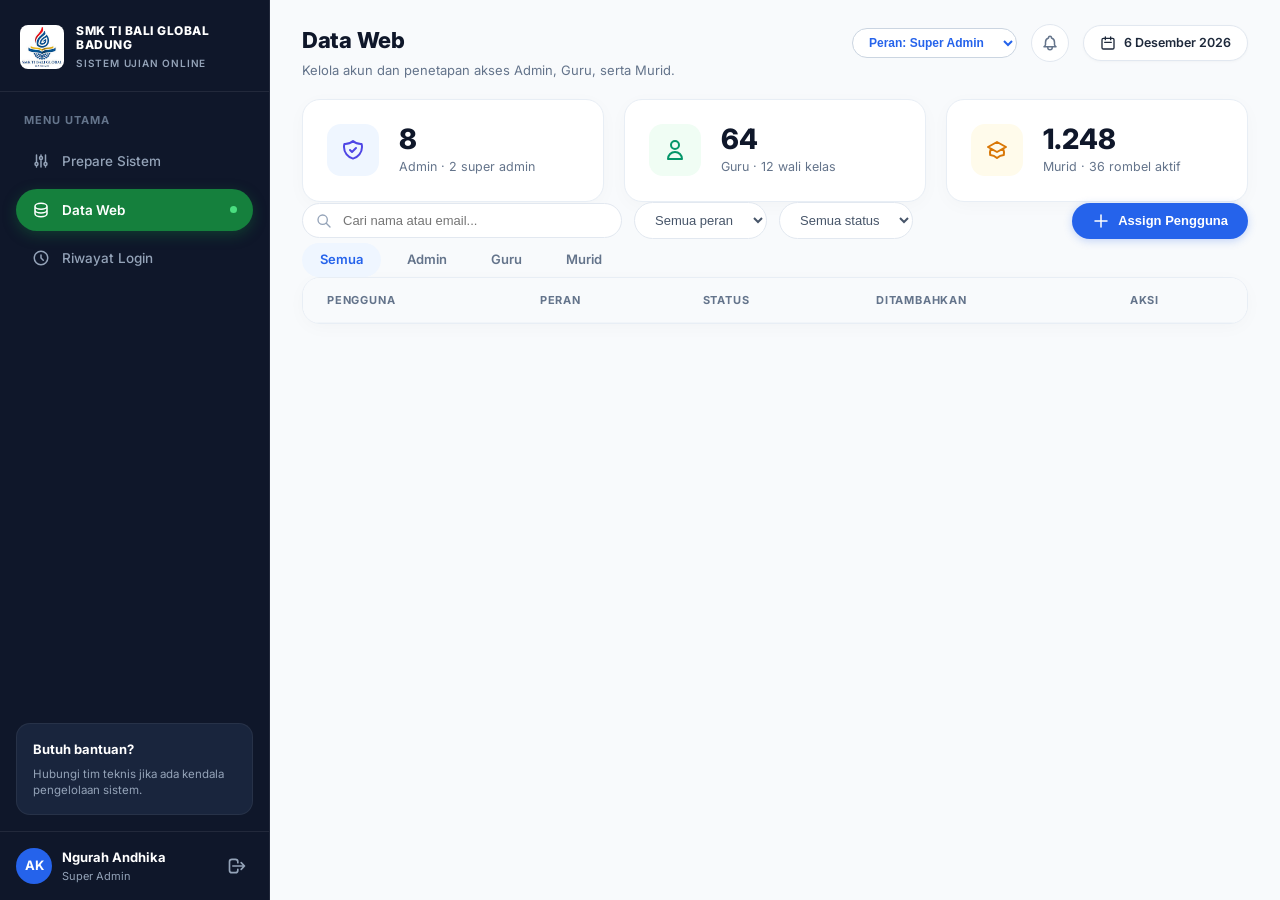
==== index.html @ 32d41b10 "Add files via upload" ====
<!DOCTYPE html>
<html lang="id">
<head>
  <meta charset="UTF-8">
  <meta name="viewport" content="width=device-width, initial-scale=1.0">
  <title>SMK TI BALI GLOBAL BADUNG - SISTEM UJIAN ONLINE</title>
  <link rel="preconnect" href="https://fonts.googleapis.com">
  <link rel="preconnect" href="https://fonts.gstatic.com" crossorigin>
  <link href="https://fonts.googleapis.com/css2?family=Inter:wght@400;500;600;700;800;900&display=swap" rel="stylesheet">
  <link rel="stylesheet" href="assets/css/style.css">
</head>
<body>

<div id="app-container">
  <!-- ==========================================
       SIDEBAR NAVIGATION
       ========================================== -->
  <aside class="sidebar">
    <!-- Brand School Header -->
    <div class="sidebar-brand">
      <img src="assets/img/logo.png" alt="Logo SMK TI Bali Global Badung" class="sidebar-logo">
      <div class="sidebar-brand-text">
        <span class="brand-title">SMK TI BALI GLOBAL BADUNG</span>
        <span class="brand-subtitle">SISTEM UJIAN ONLINE</span>
      </div>
    </div>

    <!-- Main Navigation Links -->
    <div class="nav-section">
      <div class="nav-label">MENU UTAMA</div>
      <ul class="nav-list" id="sidebar-nav-list">
        <!-- Injected dynamically by App.renderMenuForRole() -->
      </ul>
    </div>

    <!-- Help Box -->
    <div class="sidebar-help">
      <h4>Butuh bantuan?</h4>
      <p>Hubungi tim teknis jika ada kendala pengelolaan sistem.</p>
    </div>

    <!-- User Profile Bar -->
    <div class="sidebar-footer">
      <div class="user-profile-info">
        <div class="avatar-badge" id="user-avatar">AK</div>
        <div class="user-text">
          <span class="user-name" id="user-name">Ngurah Andhika</span>
          <span class="user-role-text" id="user-role-text">Super Admin</span>
        </div>
      </div>
      <button class="btn-logout" id="btn-logout" title="Keluar dari sistem">
        <svg width="20" height="20" fill="none" stroke="currentColor" viewBox="0 0 24 24"><path stroke-linecap="round" stroke-linejoin="round" stroke-width="2" d="M17 16l4-4m0 0l-4-4m4 4H7m6 4v1a3 3 0 01-3 3H6a3 3 0 01-3-3V7a3 3 0 013-3h4a3 3 0 013 3v1"/></svg>
      </button>
    </div>
  </aside>

  <!-- ==========================================
       MAIN CONTENT CONTAINER
       ========================================== -->
  <main class="main-content">
    <!-- Top Bar -->
    <header class="top-header">
      <div class="header-left">
        <h1 class="page-title" id="header-title">Data Web</h1>
        <p class="page-subtitle" id="header-subtitle">Kelola akun dan penetapan akses Admin, Guru, serta Murid.</p>
      </div>
      <div class="header-right">
        <!-- Switch Role for immediate inspection -->
        <select class="role-switcher-select" id="role-switcher-select" title="Pilih peran tampilan">
          <option value="super_admin">Peran: Super Admin</option>
          <option value="guru">Peran: Guru</option>
          <option value="murid">Peran: Murid (Siswa)</option>
        </select>

        <button class="header-btn-icon" title="Notifikasi">
          <svg width="18" height="18" fill="none" stroke="currentColor" viewBox="0 0 24 24"><path stroke-linecap="round" stroke-linejoin="round" stroke-width="2" d="M15 17h5l-1.405-1.405A2.032 2.032 0 0118 14.158V11a6.002 6.002 0 00-4-5.659V5a2 2 0 10-4 0v.341C7.67 6.165 6 8.388 6 11v3.159c0 .538-.214 1.055-.595 1.436L4 17h5m6 0v1a3 3 0 11-6 0v-1m6 0H9"/></svg>
        </button>

        <div class="date-badge">
          <svg width="16" height="16" fill="none" stroke="currentColor" viewBox="0 0 24 24"><path stroke-linecap="round" stroke-linejoin="round" stroke-width="2" d="M8 7V3m8 4V3m-9 8h10M5 21h14a2 2 0 002-2V7a2 2 0 00-2-2H5a2 2 0 00-2 2v12a2 2 0 002 2z"/></svg>
          <span id="current-date-text">15 September 2026</span>
        </div>
      </div>
    </header>

    <div class="page-container">

      <!-- ==========================================
           VIEW: ADMIN - PREPARE SISTEM
           ========================================== -->
      <section id="view-admin-prepare" class="app-view" style="display: none;">
        <!-- Hero Banner -->
        <div class="hero-banner">
          <div class="hero-content">
            <div class="system-badge">
              <span class="dot"></span>
              <span>SEMUA SISTEM NORMAL</span>
            </div>
            <h2 class="hero-title">Sistem siap digunakan</h2>
            <p class="hero-desc">Pemeriksaan terakhir selesai hari ini pukul 08.30 WIB. Seluruh layanan inti berjalan dengan baik.</p>
          </div>
          <div class="hero-gauge">
            <div class="gauge-circle">
              <span class="percent">98%</span>
              <span class="label">SIAP</span>
            </div>
          </div>
        </div>

        <!-- Status Layanan Heading -->
        <div class="section-title-row">
          <h3 class="section-heading">Status layanan</h3>
          <span class="section-updated">Diperbarui 2 menit lalu</span>
        </div>

        <!-- Service Cards Grid -->
        <div class="service-grid">
          <div class="service-card">
            <div class="service-header">
              <div class="service-icon">
                <svg width="20" height="20" fill="none" stroke="currentColor" viewBox="0 0 24 24"><path stroke-linecap="round" stroke-linejoin="round" stroke-width="2" d="M4 7v10c0 2.21 3.582 4 8 4s8-1.79 8-4V7M4 7c0 2.21 3.582 4 8 4s8-1.79 8-4M4 7c0-2.21 3.582-4 8-4s8 1.79 8 4m0 5c0 2.21-3.582 4-8 4s-8-1.79-8-4"/></svg>
              </div>
              <span class="badge-pill badge-normal">● Normal</span>
            </div>
            <div>
              <div class="service-title">Database Utama</div>
              <div class="service-detail" id="prep-db-detail">Terhubung · respons 42 ms</div>
            </div>
          </div>

          <div class="service-card">
            <div class="service-header">
              <div class="service-icon">
                <svg width="20" height="20" fill="none" stroke="currentColor" viewBox="0 0 24 24"><path stroke-linecap="round" stroke-linejoin="round" stroke-width="2" d="M5 8h14M5 8a2 2 0 110-4h14a2 2 0 110 4M5 8v10a2 2 0 002 2h10a2 2 0 002-2V8m-9 4h4"/></svg>
              </div>
              <span class="badge-pill badge-percent">● 34%</span>
            </div>
            <div>
              <div class="service-title">Penyimpanan Berkas</div>
              <div class="service-detail" id="prep-st-detail">68,4 GB dari 200 GB terpakai</div>
            </div>
          </div>

          <div class="service-card">
            <div class="service-header">
              <div class="service-icon">
                <svg width="20" height="20" fill="none" stroke="currentColor" viewBox="0 0 24 24"><path stroke-linecap="round" stroke-linejoin="round" stroke-width="2" d="M3 8l7.89 5.26a2 2 0 002.22 0L21 8M5 19h14a2 2 0 002-2V7a2 2 0 00-2-2H5a2 2 0 00-2 2v10a2 2 0 002 2z"/></svg>
              </div>
              <span class="badge-pill badge-normal">● Normal</span>
            </div>
            <div>
              <div class="service-title">Layanan Email</div>
              <div class="service-detail" id="prep-em-detail">1.284 email terkirim bulan ini</div>
            </div>
          </div>
        </div>

        <!-- Bottom Row (Konfigurasi cepat & Pemeliharaan) -->
        <div class="prepare-bottom-grid">
          <div class="config-card">
            <h3 class="config-card-title">Konfigurasi cepat</h3>
            <div class="config-item">
              <div class="config-item-left">
                <svg class="config-check-icon" width="20" height="20" fill="none" stroke="currentColor" viewBox="0 0 24 24"><path stroke-linecap="round" stroke-linejoin="round" stroke-width="2" d="M9 12l2 2 4-4m6 2a9 9 0 11-18 0 9 9 0 0118 0z"/></svg>
                <span>Tahun ajaran 2026/2027</span>
              </div>
              <svg width="18" height="18" fill="none" stroke="#94a3b8" viewBox="0 0 24 24"><path stroke-linecap="round" stroke-linejoin="round" stroke-width="2" d="M9 5l7 7-7 7"/></svg>
            </div>
            <div class="config-item">
              <div class="config-item-left">
                <svg class="config-check-icon" width="20" height="20" fill="none" stroke="currentColor" viewBox="0 0 24 24"><path stroke-linecap="round" stroke-linejoin="round" stroke-width="2" d="M9 12l2 2 4-4m6 2a9 9 0 11-18 0 9 9 0 0118 0z"/></svg>
                <span>Zona waktu WITA</span>
              </div>
              <svg width="18" height="18" fill="none" stroke="#94a3b8" viewBox="0 0 24 24"><path stroke-linecap="round" stroke-linejoin="round" stroke-width="2" d="M9 5l7 7-7 7"/></svg>
            </div>
            <div class="config-item">
              <div class="config-item-left">
                <svg class="config-check-icon" width="20" height="20" fill="none" stroke="currentColor" viewBox="0 0 24 24"><path stroke-linecap="round" stroke-linejoin="round" stroke-width="2" d="M9 12l2 2 4-4m6 2a9 9 0 11-18 0 9 9 0 0118 0z"/></svg>
                <span>Pencadangan otomatis setiap minggu</span>
              </div>
              <svg width="18" height="18" fill="none" stroke="#94a3b8" viewBox="0 0 24 24"><path stroke-linecap="round" stroke-linejoin="round" stroke-width="2" d="M9 5l7 7-7 7"/></svg>
            </div>
          </div>

          <div class="maintenance-card">
            <div>
              <div class="maintenance-title">
                <svg width="18" height="18" fill="none" stroke="currentColor" viewBox="0 0 24 24"><path stroke-linecap="round" stroke-linejoin="round" stroke-width="2" d="M9 12l2 2 4-4m5.618-4.016A11.955 11.955 0 0112 2.944a11.955 11.955 0 01-8.618 3.04A12.02 12.02 0 003 9c0 5.591 3.824 10.29 9 11.622 5.176-1.332 9-6.03 9-11.622 0-1.042-.133-2.052-.382-3.016z"/></svg>
                <span>Pemeliharaan berikutnya</span>
              </div>
              <div class="maintenance-time">Minggu, 01.00</div>
              <p class="maintenance-sub">Estimasi 20 menit. Pengguna akan diberi notifikasi otomatis.</p>
            </div>
          </div>
        </div>
      </section>

      <!-- ==========================================
           VIEW: ADMIN - DATA WEB
           ========================================== -->
      <section id="view-admin-data-web" class="app-view">
        <!-- Top 3 Stat Cards -->
        <div class="stat-grid">
          <div class="stat-card">
            <div class="stat-icon-wrapper stat-icon-purple">
              <svg width="24" height="24" fill="none" stroke="currentColor" viewBox="0 0 24 24"><path stroke-linecap="round" stroke-linejoin="round" stroke-width="2" d="M9 12l2 2 4-4m5.618-4.016A11.955 11.955 0 0112 2.944a11.955 11.955 0 01-8.618 3.04A12.02 12.02 0 003 9c0 5.591 3.824 10.29 9 11.622 5.176-1.332 9-6.03 9-11.622 0-1.042-.133-2.052-.382-3.016z"/></svg>
            </div>
            <div class="stat-content">
              <span class="stat-number" id="stat-admin-count">8</span>
              <span class="stat-subtext">Admin · 2 super admin</span>
            </div>
          </div>

          <div class="stat-card">
            <div class="stat-icon-wrapper stat-icon-teal">
              <svg width="24" height="24" fill="none" stroke="currentColor" viewBox="0 0 24 24"><path stroke-linecap="round" stroke-linejoin="round" stroke-width="2" d="M16 7a4 4 0 11-8 0 4 4 0 018 0zM12 14a7 7 0 00-7 7h14a7 7 0 00-7-7z"/></svg>
            </div>
            <div class="stat-content">
              <span class="stat-number" id="stat-guru-count">64</span>
              <span class="stat-subtext">Guru · 12 wali kelas</span>
            </div>
          </div>

          <div class="stat-card">
            <div class="stat-icon-wrapper stat-icon-orange">
              <svg width="24" height="24" fill="none" stroke="currentColor" viewBox="0 0 24 24"><path stroke-linecap="round" stroke-linejoin="round" stroke-width="2" d="M12 14l9-5-9-5-9 5 9 5zM12 14l6.16-3.422a12.083 12.083 0 01.665 6.479A11.952 11.952 0 0012 20.055a11.952 11.952 0 00-6.824-2.998 12.078 12.078 0 01.665-6.479L12 14z"/></svg>
            </div>
            <div class="stat-content">
              <span class="stat-number" id="stat-murid-count">1.248</span>
              <span class="stat-subtext">Murid · 36 rombel aktif</span>
            </div>
          </div>
        </div>

        <!-- Filter and Action Row -->
        <div class="filter-action-bar">
          <div class="filter-left-group">
            <div class="search-box">
              <svg fill="none" stroke="currentColor" viewBox="0 0 24 24"><path stroke-linecap="round" stroke-linejoin="round" stroke-width="2" d="M21 21l-6-6m2-5a7 7 0 11-14 0 7 7 0 0114 0z"/></svg>
              <input type="text" id="data-web-search" class="search-input" placeholder="Cari nama atau email...">
            </div>

            <select id="data-web-role-select" class="select-pill">
              <option value="Semua">Semua peran</option>
              <option value="Admin">Admin</option>
              <option value="Guru">Guru</option>
              <option value="Murid">Murid</option>
            </select>

            <select id="data-web-status-select" class="select-pill">
              <option value="Semua">Semua status</option>
              <option value="Aktif">Aktif</option>
              <option value="Tertunda">Tertunda</option>
            </select>
          </div>

          <button class="btn-primary-blue" onclick="App.openModal('assign-user-modal')">
            <svg width="18" height="18" fill="none" stroke="currentColor" viewBox="0 0 24 24"><path stroke-linecap="round" stroke-linejoin="round" stroke-width="2" d="M12 4v16m8-8H4"/></svg>
            <span>Assign Pengguna</span>
          </button>
        </div>

        <!-- Role Tabs -->
        <div class="role-tabs">
          <div class="role-tab active" data-role="Semua">Semua</div>
          <div class="role-tab" data-role="Admin">Admin</div>
          <div class="role-tab" data-role="Guru">Guru</div>
          <div class="role-tab" data-role="Murid">Murid</div>
        </div>

        <!-- Users Table -->
        <div class="table-card">
          <table class="custom-table">
            <thead>
              <tr>
                <th>PENGGUNA</th>
                <th>PERAN</th>
                <th>STATUS</th>
                <th>DITAMBAHKAN</th>
                <th>AKSI</th>
              </tr>
            </thead>
            <tbody id="data-web-tbody">
              <!-- Rendered by App.loadDataWeb() -->
            </tbody>
          </table>
        </div>
      </section>

      <!-- ==========================================
           VIEW: ADMIN - RIWAYAT LOGIN
           ========================================== -->
      <section id="view-admin-riwayat-login" class="app-view" style="display: none;">
        <!-- Top 3 Stat Cards -->
        <div class="stat-grid">
          <div class="stat-card">
            <div class="stat-icon-wrapper stat-icon-blue">
              <svg width="24" height="24" fill="none" stroke="currentColor" viewBox="0 0 24 24"><path stroke-linecap="round" stroke-linejoin="round" stroke-width="2" d="M11 16l-4-4m0 0l4-4m-4 4h14m-5 4v1a3 3 0 01-3 3H6a3 3 0 01-3-3V7a3 3 0 013-3h7a3 3 0 013 3v1"/></svg>
            </div>
            <div class="stat-content">
              <span class="stat-label">Login hari ini</span>
              <span class="stat-number">342</span>
              <span class="stat-subtext" style="color: #10b981;">+12% dari kemarin</span>
            </div>
          </div>

          <div class="stat-card">
            <div class="stat-icon-wrapper stat-icon-teal">
              <svg width="24" height="24" fill="none" stroke="currentColor" viewBox="0 0 24 24"><path stroke-linecap="round" stroke-linejoin="round" stroke-width="2" d="M12 4.354a4 4 0 110 5.292M15 21H3v-1a6 6 0 0112 0v1zm0 0h6v-1a6 6 0 00-9-5.197M13 7a4 4 0 11-8 0 4 4 0 018 0z"/></svg>
            </div>
            <div class="stat-content">
              <span class="stat-label">Pengguna aktif</span>
              <span class="stat-number">218</span>
              <span class="stat-subtext">Dalam 30 menit</span>
            </div>
          </div>

          <div class="stat-card">
            <div class="stat-icon-wrapper stat-icon-red">
              <svg width="24" height="24" fill="none" stroke="currentColor" viewBox="0 0 24 24"><path stroke-linecap="round" stroke-linejoin="round" stroke-width="2" d="M12 9v2m0 4h.01m-6.938 4h13.856c1.54 0 2.502-1.667 1.732-3L13.732 4c-.77-1.333-2.694-1.333-3.464 0L3.34 16c-.77 1.333.192 3 1.732 3z"/></svg>
            </div>
            <div class="stat-content">
              <span class="stat-label">Percobaan gagal</span>
              <span class="stat-number">7</span>
              <span class="stat-subtext" style="color: #ef4444;">Perlu ditinjau</span>
            </div>
          </div>
        </div>

        <!-- Header Row -->
        <div class="section-title-row">
          <div>
            <h3 class="section-heading">Aktivitas terbaru</h3>
            <span class="section-updated">Menampilkan 5 dari 1.842 aktivitas</span>
          </div>
          <div style="display: flex; gap: 10px;">
            <select class="select-pill">
              <option>7 hari terakhir</option>
              <option>30 hari terakhir</option>
            </select>
            <a href="api/admin.php?action=export_csv" class="btn-outline-sm" style="display: inline-flex; align-items: center; gap: 6px; text-decoration: none;">
              <svg width="16" height="16" fill="none" stroke="currentColor" viewBox="0 0 24 24"><path stroke-linecap="round" stroke-linejoin="round" stroke-width="2" d="M4 16v1a3 3 0 003 3h10a3 3 0 003-3v-1m-4-4l-4 4m0 0l-4-4m4 4V4"/></svg>
              <span>Ekspor CSV</span>
            </a>
          </div>
        </div>

        <!-- History Table -->
        <div class="table-card">
          <table class="custom-table">
            <thead>
              <tr>
                <th>PENGGUNA</th>
                <th>WAKTU</th>
                <th>PERANGKAT</th>
                <th>LOKASI / IP</th>
                <th>STATUS</th>
              </tr>
            </thead>
            <tbody id="login-history-tbody">
              <!-- Rendered by App.loadRiwayatLogin() -->
            </tbody>
          </table>
        </div>
      </section>

      <!-- ==========================================
           VIEW: GURU - UPLOAD SOAL BARU
           ========================================== -->
      <section id="view-guru-upload" class="app-view" style="display: none;">
        <div class="guru-upload-grid">
          <!-- Manual Form -->
          <div class="form-card">
            <h3 class="form-card-title">Input Soal Manual</h3>
            <form id="upload-soal-form">
              <div class="form-group">
                <label class="form-label">Pilih Mata Pelajaran</label>
                <select id="upload-subject-select" name="subject_id" class="form-select"></select>
              </div>

              <div class="form-group">
                <label class="form-label">Butir Soal</label>
                <textarea name="pertanyaan" class="form-textarea" placeholder="Tuliskan redaksi pertanyaan secara lengkap..." required></textarea>
              </div>

              <div class="form-group">
                <label class="form-label">Pilihan Jawaban (Tandai Kunci Jawaban Benar)</label>
                
                <div class="option-choice-row">
                  <span class="option-choice-badge">A</span>
                  <input type="text" name="opsi_a" class="option-choice-input" placeholder="Isi opsi A" required>
                  <input type="radio" name="kunci_jawaban" value="A" class="option-radio" checked title="Pilih sebagai kunci">
                </div>

                <div class="option-choice-row">
                  <span class="option-choice-badge">B</span>
                  <input type="text" name="opsi_b" class="option-choice-input" placeholder="Isi opsi B" required>
                  <input type="radio" name="kunci_jawaban" value="B" class="option-radio" title="Pilih sebagai kunci">
                </div>

                <div class="option-choice-row">
                  <span class="option-choice-badge">C</span>
                  <input type="text" name="opsi_c" class="option-choice-input" placeholder="Isi opsi C" required>
                  <input type="radio" name="kunci_jawaban" value="C" class="option-radio" title="Pilih sebagai kunci">
                </div>

                <div class="option-choice-row">
                  <span class="option-choice-badge">D</span>
                  <input type="text" name="opsi_d" class="option-choice-input" placeholder="Isi opsi D" required>
                  <input type="radio" name="kunci_jawaban" value="D" class="option-radio" title="Pilih sebagai kunci">
                </div>
              </div>

              <div style="display: flex; justify-content: space-between; align-items: center; margin-top: 24px;">
                <button type="button" class="btn-outline-sm" onclick="App.showToast('Fitur penambahan opsi dinamis siap!')">+ Tambah Opsi</button>
                <button type="submit" class="btn-primary-blue">Simpan Soal</button>
              </div>
            </form>
          </div>

          <!-- CSV Import Dropzone -->
          <div class="form-card" style="display: flex; flex-direction: column; justify-content: space-between;">
            <div>
              <h3 class="form-card-title">Import Soal Massal (.CSV)</h3>
              <p style="font-size: 13px; color: #64748b; margin-bottom: 20px;">Unggah ratusan butir soal sekaligus menggunakan template CSV standar SMK TI Bali Global Badung.</p>

              <label class="csv-upload-dropzone">
                <input type="file" id="csv-file-input" accept=".csv" style="display: none;">
                <svg class="csv-icon" fill="none" stroke="currentColor" viewBox="0 0 24 24"><path stroke-linecap="round" stroke-linejoin="round" stroke-width="2" d="M7 16a4 4 0 01-.88-7.903A5 5 0 1115.9 6L16 6a5 5 0 011 9.9M15 13l-3-3m0 0l-3 3m3-3v12"/></svg>
                <div>
                  <strong style="font-size: 14px; color: #0f172a;">Pilih file format .CSV</strong>
                  <div style="font-size: 12px; color: #94a3b8; margin-top: 4px;">Drag & drop file Anda ke sini</div>
                </div>
              </label>
            </div>

            <div style="margin-top: 24px; text-align: center;">
              <a href="data:text/csv;charset=utf-8,subject_id,pertanyaan,opsi_a,opsi_b,opsi_c,opsi_d,kunci%0A2,Berapakah%20hasil%202%2B2?,2,3,4,5,C" download="template_soal_smkti.csv" class="btn-outline-sm" style="display: inline-block; width: 100%; text-decoration: none;">Unduh Contoh Dokumen</a>
            </div>
          </div>
        </div>
      </section>

      <!-- ==========================================
           VIEW: GURU - BANK SOAL SISTEM
           ========================================== -->
      <section id="view-guru-bank" class="app-view" style="display: none;">
        <div class="filter-action-bar">
          <div class="filter-left-group">
            <div class="search-box">
              <svg fill="none" stroke="currentColor" viewBox="0 0 24 24"><path stroke-linecap="round" stroke-linejoin="round" stroke-width="2" d="M21 21l-6-6m2-5a7 7 0 11-14 0 7 7 0 0114 0z"/></svg>
              <input type="text" id="bank-search-input" class="search-input" placeholder="Cari bank soal..." oninput="App.loadBankSoal()">
            </div>
            <select class="select-pill"><option>Bank Kategori Semua</option></select>
            <select class="select-pill"><option>Mata Pelajaran</option></select>
          </div>
          <button class="btn-primary-blue" onclick="App.switchView('guru-upload')">+ Tambah Soal Baru</button>
        </div>

        <div class="table-card">
          <table class="custom-table">
            <thead>
              <tr>
                <th>No</th>
                <th>Mata Pelajaran</th>
                <th>Tipe Soal</th>
                <th>Redaksi Pertanyaan</th>
                <th>Jawaban</th>
                <th>Dibuat</th>
                <th>Aksi</th>
              </tr>
            </thead>
            <tbody id="bank-soal-tbody">
              <!-- Rendered by App.loadBankSoal() -->
            </tbody>
          </table>
        </div>
      </section>

      <!-- ==========================================
           VIEW: GURU - MANAJEMEN PAKET SOAL
           ========================================== -->
      <section id="view-guru-paket" class="app-view" style="display: none;">
        <div class="filter-action-bar">
          <h3 class="section-heading">Daftar Paket Ujian</h3>
          <button class="btn-primary-blue" onclick="App.openModal('create-package-modal')">+ Buat Paket Baru</button>
        </div>

        <div class="package-grid" id="package-cards-grid">
          <!-- Rendered by App.loadPaketSoal() -->
        </div>
      </section>

      <!-- ==========================================
           VIEW: GURU - ATUR JADWAL UJIAN
           ========================================== -->
      <section id="view-guru-jadwal" class="app-view" style="display: none;">
        <div class="guru-upload-grid">
          <div class="form-card">
            <h3 class="form-card-title">Buat Jadwal Ujian Baru</h3>
            <form id="guru-create-schedule-form" onsubmit="App.submitCreateSchedule(event)">
              <div class="form-group">
                <label class="form-label">Pilih Paket Ujian</label>
                <select id="guru-schedule-package" name="package_id" class="form-select" required>
                  <option value="">Memuat paket ujian...</option>
                </select>
              </div>

              <div class="form-group">
                <label class="form-label">Tipe Ujian</label>
                <select name="tipe_ujian" class="form-select">
                  <option value="Ujian Tengah Semester">Ujian Tengah Semester (UTS)</option>
                  <option value="Ujian Akhir Semester">Ujian Akhir Semester (UAS)</option>
                  <option value="Latihan Soal Ujian">Latihan Soal Ujian</option>
                  <option value="Ulangan Harian">Ulangan Harian</option>
                </select>
              </div>

              <div style="display: grid; grid-template-columns: 1fr 1fr; gap: 14px;">
                <div class="form-group">
                  <label class="form-label">Kelas Sasaran</label>
                  <input type="text" name="kelas" class="form-input" value="XII RPL 2" required>
                </div>
                <div class="form-group">
                  <label class="form-label">Durasi (Menit)</label>
                  <input type="number" name="durasi_menit" class="form-input" value="90" min="10" max="180" required>
                </div>
              </div>

              <div class="form-group">
                <label class="form-label">Tanggal Ujian</label>
                <input type="text" id="guru-schedule-date" name="tanggal" class="form-input" value="16 Sep 2026" required>
              </div>

              <div style="display: grid; grid-template-columns: 1fr 1fr; gap: 14px;">
                <div class="form-group">
                  <label class="form-label">Jam Mulai</label>
                  <input type="text" name="jam_mulai" class="form-input" value="08:00" required>
                </div>
                <div class="form-group">
                  <label class="form-label">Jam Selesai</label>
                  <input type="text" name="jam_selesai" class="form-input" value="09:30" required>
                </div>
              </div>

              <div class="form-group">
                <label class="form-label">Status Jadwal Saat Rilis</label>
                <select name="status" class="form-select">
                  <option value="SEDANG BERLANGSUNG" selected>SEDANG BERLANGSUNG (Langsung Aktif untuk Siswa)</option>
                  <option value="BELUM DIMULAI">BELUM DIMULAI (Draf Terjadwal)</option>
                </select>
              </div>

              <button type="submit" class="btn-primary-blue" style="width: 100%; justify-content: center; margin-top: 10px;">
                <svg width="18" height="18" fill="none" stroke="currentColor" viewBox="0 0 24 24"><path stroke-linecap="round" stroke-linejoin="round" stroke-width="2" d="M12 6v6m0 0v6m0-6h6m-6 0H6"/></svg>
                <span>Rilis Jadwal Ujian</span>
              </button>
            </form>
          </div>

          <div class="table-card" style="padding: 20px;">
            <div style="display: flex; justify-content: space-between; align-items: center; margin-bottom: 14px;">
              <h3 class="form-card-title" style="margin-bottom: 0;">Jadwal Rilis Aktif</h3>
              <button class="btn-outline-sm" onclick="App.loadJadwalUjianGuru()" title="Segarkan Data">
                <svg width="14" height="14" fill="none" stroke="currentColor" viewBox="0 0 24 24"><path stroke-linecap="round" stroke-linejoin="round" stroke-width="2" d="M4 4v5h.582m15.356 2A8.001 8.001 0 004.582 9m0 0H9m11 11v-5h-.581m0 0a8.003 8.003 0 01-15.357-2m15.357 2H15"/></svg>
                <span>Segarkan</span>
              </button>
            </div>
            <table class="custom-table">
              <thead>
                <tr>
                  <th>Mata Pelajaran</th>
                  <th>Kelas</th>
                  <th>Waktu</th>
                  <th>Status</th>
                  <th>Aksi</th>
                </tr>
              </thead>
              <tbody id="guru-jadwal-tbody">
                <!-- Rendered by App.loadJadwalUjianGuru() -->
              </tbody>
            </table>
          </div>
        </div>
      </section>

      <!-- ==========================================
           VIEW: GURU - ANALISIS HASIL UJIAN
           ========================================== -->
      <section id="view-guru-analisis" class="app-view" style="display: none;">
        <!-- 4 Stat Cards -->
        <div style="display: grid; grid-template-columns: repeat(4, 1fr); gap: 18px;">
          <div class="stat-card">
            <div class="stat-content">
              <span class="stat-label">Rata-rata Nilai</span>
              <span class="stat-number" id="guru-stat-avg">0</span>
            </div>
          </div>
          <div class="stat-card">
            <div class="stat-content">
              <span class="stat-label">Nilai Tertinggi</span>
              <span class="stat-number" style="color: #10b981;" id="guru-stat-max">0</span>
            </div>
          </div>
          <div class="stat-card">
            <div class="stat-content">
              <span class="stat-label">Tingkat Kelulusan</span>
              <span class="stat-number" style="color: #f59e0b;" id="guru-stat-pass">0 %</span>
            </div>
          </div>
          <div class="stat-card">
            <div class="stat-content">
              <span class="stat-label">Total Peserta</span>
              <span class="stat-number" id="guru-stat-total">0 Siswa</span>
            </div>
          </div>
        </div>

        <div class="section-title-row">
          <h3 class="section-heading">Daftar Hasil Ujian Siswa</h3>
          <a href="api/guru.php?action=export_analisis_csv" class="btn-outline-sm" style="display: inline-flex; align-items: center; gap: 6px; text-decoration: none;">
            <svg width="16" height="16" fill="none" stroke="currentColor" viewBox="0 0 24 24"><path stroke-linecap="round" stroke-linejoin="round" stroke-width="2" d="M4 16v1a3 3 0 003 3h10a3 3 0 003-3v-1m-4-4l-4 4m0 0l-4-4m4 4V4"/></svg>
            <span>Ekspor Excel / CSV</span>
          </a>
        </div>

        <div class="table-card">
          <table class="custom-table">
            <thead>
              <tr>
                <th>No</th>
                <th>Nama Lengkap Siswa</th>
                <th>Kelas</th>
                <th>Nilai Akhir</th>
                <th>Status Kelulusan</th>
              </tr>
            </thead>
            <tbody id="guru-analisis-tbody">
              <!-- Rendered by App.loadAnalisisHasil() -->
            </tbody>
          </table>
        </div>
      </section>

      <!-- ==========================================
           VIEW: SISWA - JADWAL UJIAN
           ========================================== -->
      <section id="view-siswa-jadwal" class="app-view" style="display: none;">
        <!-- Stat Cards -->
        <div class="stat-grid" style="margin-bottom: 24px;">
          <div class="stat-card">
            <div class="stat-icon-wrapper stat-icon-blue">
              <svg width="24" height="24" fill="none" stroke="currentColor" viewBox="0 0 24 24"><path stroke-linecap="round" stroke-linejoin="round" stroke-width="2" d="M8 7V3m8 4V3m-9 8h10M5 21h14a2 2 0 002-2V7a2 2 0 00-2-2H5a2 2 0 00-2 2v12a2 2 0 002 2z"/></svg>
            </div>
            <div class="stat-content">
              <span class="stat-label">Selesai Hari Ini</span>
              <span class="stat-number" id="siswa-stat-selesai">0 Ujian</span>
            </div>
          </div>

          <div class="stat-card">
            <div class="stat-icon-wrapper stat-icon-orange">
              <svg width="24" height="24" fill="none" stroke="currentColor" viewBox="0 0 24 24"><path stroke-linecap="round" stroke-linejoin="round" stroke-width="2" d="M12 8v4l3 3m6-3a9 9 0 11-18 0 9 9 0 0118 0z"/></svg>
            </div>
            <div class="stat-content">
              <span class="stat-label">Tersedia Sekarang</span>
              <span class="stat-number" style="color: #2563eb;" id="siswa-stat-tersedia">0 Ujian</span>
            </div>
          </div>

          <div class="stat-card">
            <div class="stat-icon-wrapper stat-icon-teal">
              <svg width="24" height="24" fill="none" stroke="currentColor" viewBox="0 0 24 24"><path stroke-linecap="round" stroke-linejoin="round" stroke-width="2" d="M9 12l2 2 4-4m6 2a9 9 0 11-18 0 9 9 0 0118 0z"/></svg>
            </div>
            <div class="stat-content">
              <span class="stat-label">Telah Diselesaikan</span>
              <span class="stat-number" style="color: #10b981;" id="siswa-stat-total">0 Ujian</span>
            </div>
          </div>
        </div>

        <div class="section-title-row" style="margin-bottom: 16px;">
          <div>
            <h3 class="section-heading" style="margin-bottom: 2px;">Ujian yang tersedia</h3>
            <span class="section-updated" id="siswa-schedule-subtitle">Daftar jadwal ujian resmi SMK TI Bali Global Badung</span>
          </div>
          <button class="btn-outline-sm" onclick="App.loadJadwalSiswa()">
            <svg width="14" height="14" fill="none" stroke="currentColor" viewBox="0 0 24 24"><path stroke-linecap="round" stroke-linejoin="round" stroke-width="2" d="M4 4v5h.582m15.356 2A8.001 8.001 0 004.582 9m0 0H9m11 11v-5h-.581m0 0a8.003 8.003 0 01-15.357-2m15.357 2H15"/></svg>
            <span>Segarkan</span>
          </button>
        </div>

        <div id="siswa-exam-cards-list">
          <!-- Rendered by App.loadJadwalSiswa() -->
        </div>
      </section>

      <!-- ==========================================
           VIEW: SISWA - UJIAN AKTIF (CBT SIMULATOR)
           ========================================== -->
      <section id="view-siswa-ujian-aktif" class="app-view" style="display: none;">
        <!-- Container jika belum ada ujian dipilih -->
        <div id="cbt-no-active-exam" style="display: none; background: #ffffff; border-radius: 18px; padding: 48px 32px; text-align: center; border: 1px solid var(--border-card); margin-bottom: 24px; box-shadow: 0 4px 20px -2px rgba(0,0,0,0.03);">
          <div style="font-size: 42px; margin-bottom: 12px;">📋</div>
          <h3 style="font-size: 18px; font-weight: 800; color: #0f172a; margin-bottom: 8px;">Tidak Ada Sesi Ujian Aktif</h3>
          <p style="font-size: 13.5px; color: #64748b; max-width: 480px; margin: 0 auto 20px auto; line-height: 1.5;">
            Saat ini Anda belum memilih atau memulai sesi ujian apapun. Silakan buka menu <strong>Jadwal Ujian</strong> untuk melihat ujian yang dirilis oleh guru pengajar dan klik <em>Kerjakan Sekarang</em>.
          </p>
          <button class="btn-primary-blue" onclick="App.switchView('siswa-jadwal')">Lihat Jadwal Ujian</button>
        </div>

        <div class="cbt-container" id="cbt-main-content">
          <!-- Left: Question & Choices -->
          <div class="cbt-question-area">
            <div class="cbt-q-header">
              <span class="cbt-q-number" id="cbt-current-qnum">Soal 1 dari 40</span>
              <span class="cbt-q-weight" id="cbt-current-weight">Bobot Nilai: 2.5</span>
            </div>

            <p class="cbt-q-text" id="cbt-question-text">
              Memuat butir soal...
            </p>

            <div class="cbt-options-list" id="cbt-options-container">
              <!-- Rendered by App.renderQuestion() -->
            </div>

            <div class="cbt-bottom-nav">
              <button class="btn-cbt-prev" onclick="App.prevQuestion()">← Sebelumnya</button>
              <button class="btn-cbt-ragu" onclick="App.toggleRagu()">⚐ Ragu - Ragu</button>
              <button class="btn-cbt-next" onclick="App.nextQuestion()">Selanjutnya →</button>
            </div>
          </div>

          <!-- Right: Number Grid Panel -->
          <div class="cbt-sidebar-panel">
            <div class="cbt-timer-box">
              <span>⏱</span>
              <span id="cbt-timer-val">01:30:00</span>
            </div>

            <h4 class="cbt-panel-title">Nomor Soal</h4>

            <!-- Legend -->
            <div class="cbt-legend-grid">
              <div class="legend-item">
                <span class="legend-dot dot-active"></span>
                <span>Sedang Dibuka</span>
              </div>
              <div class="legend-item">
                <span class="legend-dot dot-answered"></span>
                <span>Sudah Dijawab</span>
              </div>
              <div class="legend-item">
                <span class="legend-dot dot-ragu"></span>
                <span>Ragu-Ragu</span>
              </div>
              <div class="legend-item">
                <span class="legend-dot dot-unanswered"></span>
                <span>Belum Dijawab</span>
              </div>
            </div>

            <!-- 40 Number Grid -->
            <div class="cbt-number-grid" id="cbt-grid-numbers">
              <!-- Injected by App.renderCbtGrid() -->
            </div>

            <button class="btn-cbt-finish" onclick="App.finishCbtExam()">Selesaikan Ujian</button>
          </div>
        </div>
      </section>

      <!-- ==========================================
           VIEW: SISWA - HASIL UJIAN
           ========================================== -->
      <section id="view-siswa-hasil" class="app-view" style="display: none;">
        <!-- Empty State jika siswa belum ujian -->
        <div id="student-results-empty" style="display: none; background: #ffffff; border-radius: 18px; padding: 48px 32px; text-align: center; border: 1px solid var(--border-card); margin-bottom: 24px; box-shadow: 0 4px 20px -2px rgba(0,0,0,0.03);">
          <div style="font-size: 42px; margin-bottom: 12px;">📝</div>
          <h3 style="font-size: 17px; font-weight: 800; color: #0f172a; margin-bottom: 8px;">Belum Ada Hasil Ujian</h3>
          <p style="font-size: 13.5px; color: #64748b; max-width: 480px; margin: 0 auto 20px auto; line-height: 1.5;">
            Akun Anda belum menyelesaikan sesi ujian apapun. Silakan buka menu <strong>Jadwal Ujian</strong> lalu klik tombol <em>Kerjakan Sekarang</em> untuk memulai ujian dan mendapatkan nilai Anda.
          </p>
          <button class="btn-primary-blue" onclick="App.switchView('siswa-jadwal')">Lihat Jadwal Ujian</button>
        </div>

        <!-- Content jika siswa sudah ujian -->
        <div id="student-results-content">
          <div class="student-result-top-grid">
            <!-- Score Circle Card -->
            <div class="score-card-hero">
              <span style="font-size: 13px; font-weight: 700; color: #0f172a;">Ujian Terakhir Diselesaikan</span>
              <span style="font-size: 12px; color: #64748b; margin-top: 2px;" id="student-latest-meta">Matematika - Kelas 12 RPL (04 Okt 2026)</span>
              
              <div class="score-circle-outer">
                <span class="score-circle-val" id="student-score-val">0</span>
                <span class="score-circle-lbl">SKOR TOTAL</span>
              </div>

              <span class="score-grade-badge" id="student-score-grade">GRADE: -</span>
            </div>

            <!-- Answer Breakdown Card -->
            <div class="score-details-card">
              <h4 style="font-size: 15px; font-weight: 800; color: #0f172a; margin-bottom: 12px;">Detail Jawaban</h4>
              <div class="score-detail-row">
                <span class="score-detail-label">Jawaban Benar</span>
                <span class="score-detail-val" style="color: #10b981;" id="student-count-correct">0 Soal</span>
              </div>
              <div class="score-detail-row">
                <span class="score-detail-label">Jawaban Salah</span>
                <span class="score-detail-val" style="color: #ef4444;" id="student-count-wrong">0 Soal</span>
              </div>
              <div class="score-detail-row">
                <span class="score-detail-label">Tidak Dijawab</span>
                <span class="score-detail-val" style="color: #f59e0b;" id="student-count-blank">0 Soal</span>
              </div>
              <div class="score-detail-row">
                <span class="score-detail-label">Durasi Pengerjaan</span>
                <span class="score-detail-val" id="student-duration">0 Menit</span>
              </div>
            </div>
          </div>

          <h3 class="section-heading" style="margin-top: 16px;">Riwayat Hasil Ujian</h3>
          <div class="table-card">
            <table class="custom-table">
              <thead>
                <tr>
                  <th>Mata Pelajaran</th>
                  <th>Tipe Ujian</th>
                  <th>Tanggal</th>
                  <th>Benar/Salah</th>
                  <th>Nilai</th>
                  <th>Status</th>
                </tr>
              </thead>
              <tbody id="siswa-history-tbody">
                <!-- Rendered by App.loadHasilSiswa() -->
              </tbody>
            </table>
          </div>
        </div>
      </section>

    </div>
  </main>
</div>

<!-- ==========================================
     MODAL: ASSIGN PENGGUNA
     ========================================== -->
<div class="modal-backdrop" id="assign-user-modal">
  <div class="modal-window">
    <div class="modal-header">
      <h3 class="modal-title">Assign Pengguna Baru</h3>
      <button class="modal-close-btn" onclick="App.closeModal('assign-user-modal')">&times;</button>
    </div>
    <form id="assign-user-form">
      <div class="form-group">
        <label class="form-label">Nama Lengkap</label>
        <input type="text" name="nama" class="form-input" placeholder="Contoh: I Putu Mahendra" required>
      </div>
      <div class="form-group">
        <label class="form-label">Alamat Email</label>
        <input type="email" name="email" class="form-input" placeholder="mahendra@smkti.id" required>
      </div>
      <div class="form-group">
        <label class="form-label">Peran Akses</label>
        <select name="role" class="form-select">
          <option value="admin">Admin</option>
          <option value="guru">Guru</option>
          <option value="murid" selected>Murid (Siswa)</option>
        </select>
      </div>
      <div class="form-group">
        <label class="form-label">Keterangan / Rombel</label>
        <input type="text" name="sub_role" class="form-input" placeholder="Contoh: Kelas XII RPL 1">
      </div>
      <div style="display: grid; grid-template-columns: 1fr 1fr; gap: 12px;">
        <div class="form-group">
          <label class="form-label">NIS (Jika Siswa)</label>
          <input type="text" name="nis" class="form-input" placeholder="202601003">
        </div>
        <div class="form-group">
          <label class="form-label">NIP (Jika Guru)</label>
          <input type="text" name="nip" class="form-input" placeholder="19890101...">
        </div>
      </div>
      <div class="form-group">
        <label class="form-label">Status Akun</label>
        <select name="status" class="form-select">
          <option value="Aktif" selected>Aktif</option>
          <option value="Tertunda">Tertunda</option>
        </select>
      </div>
      <div class="modal-actions">
        <button type="button" class="btn-outline-sm" onclick="App.closeModal('assign-user-modal')">Batal</button>
        <button type="submit" class="btn-primary-blue">Simpan Pengguna</button>
      </div>
    </form>
  </div>
</div>

<!-- ==========================================
     MODAL: BUAT PAKET SOAL
     ========================================== -->
<div class="modal-backdrop" id="create-package-modal">
  <div class="modal-window">
    <div class="modal-header">
      <h3 class="modal-title">Buat Paket Soal Baru</h3>
      <button class="modal-close-btn" onclick="App.closeModal('create-package-modal')">&times;</button>
    </div>
    <form onsubmit="event.preventDefault(); App.showToast('Paket ujian berhasil ditambahkan!'); App.closeModal('create-package-modal'); App.loadPaketSoal();">
      <div class="form-group">
        <label class="form-label">Nama Paket Soal</label>
        <input type="text" class="form-input" placeholder="Contoh: Try Out Kejuruan RPL 2026" required>
      </div>
      <div class="form-group">
        <label class="form-label">Mata Pelajaran</label>
        <select class="form-select">
          <option>Matematika Wajib</option>
          <option>Bahasa Indonesia</option>
          <option>Pemrograman Web</option>
        </select>
      </div>
      <div class="form-group">
        <label class="form-label">Jumlah Target Soal</label>
        <input type="number" class="form-input" value="40">
      </div>
      <div class="modal-actions">
        <button type="button" class="btn-outline-sm" onclick="App.closeModal('create-package-modal')">Batal</button>
        <button type="submit" class="btn-primary-blue">Simpan Paket</button>
      </div>
    </form>
  </div>
</div>

<script src="assets/js/app.js"></script>
</body>
</html>
---- assets/css/style.css ----
/* ==========================================================================
   SMK TI BALI GLOBAL BADUNG - SISTEM UJIAN ONLINE
   Exact Design Match CSS
   ========================================================================== */

:root {
  --sidebar-bg: #0f172a;
  --sidebar-dark: #0b1120;
  --sidebar-card: #19253d;
  --sidebar-border: rgba(255, 255, 255, 0.08);
  --active-green: #15803d;
  --active-green-hover: #166534;
  --active-green-glow: rgba(21, 128, 61, 0.35);

  --primary-blue: #2563eb;
  --primary-blue-hover: #1d4ed8;
  --primary-blue-light: #eff6ff;

  --bg-canvas: #f8fafc;
  --card-bg: #ffffff;
  --text-main: #0f172a;
  --text-muted: #64748b;
  --border-light: #e2e8f0;
  --border-card: #e8eef5;

  --status-green-bg: #dcfce7;
  --status-green-text: #15803d;
  --status-orange-bg: #fef3c7;
  --status-orange-text: #b45309;
  --status-red-bg: #fee2e2;
  --status-red-text: #b91c1c;
  --status-blue-bg: #e0e7ff;
  --status-blue-text: #3730a3;

  --font-sans: 'Inter', -apple-system, BlinkMacSystemFont, 'Segoe UI', Roboto, Helvetica, Arial, sans-serif;
}

* {
  margin: 0;
  padding: 0;
  box-sizing: border-box;
}

body {
  font-family: var(--font-sans);
  background-color: var(--bg-canvas);
  color: var(--text-main);
  font-size: 14px;
  line-height: 1.5;
  -webkit-font-smoothing: antialiased;
  min-height: 100vh;
  display: flex;
}

/* Scrollbar */
::-webkit-scrollbar {
  width: 6px;
  height: 6px;
}
::-webkit-scrollbar-track {
  background: transparent;
}
::-webkit-scrollbar-thumb {
  background: #cbd5e1;
  border-radius: 4px;
}
::-webkit-scrollbar-thumb:hover {
  background: #94a3b8;
}

/* ==========================================================================
   LAYOUT STRUCTURE
   ========================================================================== */

#app-container {
  display: flex;
  width: 100%;
  min-height: 100vh;
}

/* SIDEBAR */
.sidebar {
  width: 270px;
  background-color: var(--sidebar-bg);
  color: #fff;
  display: flex;
  flex-direction: column;
  flex-shrink: 0;
  border-right: 1px solid var(--sidebar-border);
  position: sticky;
  top: 0;
  height: 100vh;
  overflow-y: auto;
  z-index: 100;
  user-select: none;
}

.sidebar-brand {
  padding: 24px 20px 20px 20px;
  display: flex;
  align-items: center;
  gap: 12px;
  border-bottom: 1px solid var(--sidebar-border);
}

.sidebar-logo {
  width: 44px;
  height: 44px;
  object-fit: contain;
  border-radius: 8px;
  background: #ffffff;
  padding: 2px;
}

.sidebar-brand-text {
  display: flex;
  flex-direction: column;
}

.brand-title {
  font-size: 12px;
  font-weight: 800;
  letter-spacing: 0.5px;
  color: #ffffff;
  line-height: 1.2;
}

.brand-subtitle {
  font-size: 10px;
  color: #94a3b8;
  font-weight: 600;
  letter-spacing: 0.8px;
  margin-top: 3px;
}

/* NAVIGATION */
.nav-section {
  padding: 20px 16px;
  flex: 1;
}

.nav-label {
  font-size: 11px;
  text-transform: uppercase;
  letter-spacing: 1px;
  font-weight: 700;
  color: #64748b;
  margin-bottom: 12px;
  padding-left: 8px;
}

.nav-list {
  list-style: none;
  display: flex;
  flex-direction: column;
  gap: 6px;
}

.nav-item {
  display: flex;
  align-items: center;
  gap: 12px;
  padding: 11px 16px;
  border-radius: 9999px; /* Rounded pill */
  color: #94a3b8;
  font-size: 13.5px;
  font-weight: 500;
  cursor: pointer;
  transition: all 0.2s ease;
  position: relative;
  text-decoration: none;
}

.nav-item:hover {
  color: #ffffff;
  background-color: rgba(255, 255, 255, 0.05);
}

.nav-item.active {
  background-color: var(--active-green);
  color: #ffffff;
  font-weight: 600;
  box-shadow: 0 4px 14px var(--active-green-glow);
}

.nav-item.active::after {
  content: '';
  width: 7px;
  height: 7px;
  background-color: #4ade80;
  border-radius: 50%;
  margin-left: auto;
}

.nav-item svg {
  width: 18px;
  height: 18px;
  flex-shrink: 0;
  stroke-width: 2;
}

/* HELP BOX */
.sidebar-help {
  margin: 16px;
  padding: 16px;
  background: var(--sidebar-card);
  border-radius: 14px;
  border: 1px solid rgba(255, 255, 255, 0.06);
}

.sidebar-help h4 {
  font-size: 13px;
  font-weight: 700;
  color: #ffffff;
  margin-bottom: 6px;
}

.sidebar-help p {
  font-size: 11.5px;
  color: #94a3b8;
  line-height: 1.4;
}

/* USER FOOTER */
.sidebar-footer {
  padding: 16px;
  border-top: 1px solid var(--sidebar-border);
  display: flex;
  align-items: center;
  justify-content: space-between;
}

.user-profile-info {
  display: flex;
  align-items: center;
  gap: 10px;
  overflow: hidden;
}

.avatar-badge {
  width: 36px;
  height: 36px;
  border-radius: 50%;
  background: #2563eb;
  color: #ffffff;
  display: flex;
  align-items: center;
  justify-content: center;
  font-size: 13px;
  font-weight: 700;
  flex-shrink: 0;
}

.user-text {
  display: flex;
  flex-direction: column;
  overflow: hidden;
}

.user-name {
  font-size: 13px;
  font-weight: 700;
  color: #ffffff;
  white-space: nowrap;
  overflow: hidden;
  text-overflow: ellipsis;
}

.user-role-text {
  font-size: 11px;
  color: #94a3b8;
}

.btn-logout {
  background: transparent;
  border: none;
  color: #94a3b8;
  cursor: pointer;
  padding: 6px;
  border-radius: 8px;
  display: flex;
  align-items: center;
  justify-content: center;
  transition: all 0.2s;
}

.btn-logout:hover {
  color: #ef4444;
  background: rgba(239, 68, 68, 0.1);
}

/* ==========================================================================
   MAIN CONTENT
   ========================================================================== */

.main-content {
  flex: 1;
  display: flex;
  flex-direction: column;
  min-width: 0;
  overflow-y: auto;
  background: var(--bg-canvas);
}

/* TOP HEADER */
.top-header {
  padding: 24px 32px 18px 32px;
  display: flex;
  justify-content: space-between;
  align-items: flex-start;
  background: transparent;
}

.header-left {
  display: flex;
  flex-direction: column;
  gap: 4px;
}

.page-title {
  font-size: 22px;
  font-weight: 800;
  color: #0f172a;
  letter-spacing: -0.3px;
}

.page-subtitle {
  font-size: 13px;
  color: var(--text-muted);
}

.header-right {
  display: flex;
  align-items: center;
  gap: 14px;
}

.header-btn-icon {
  width: 38px;
  height: 38px;
  border-radius: 50%;
  background: #ffffff;
  border: 1px solid var(--border-light);
  display: flex;
  align-items: center;
  justify-content: center;
  color: #64748b;
  cursor: pointer;
  position: relative;
  transition: all 0.2s;
}

.header-btn-icon:hover {
  background: #f1f5f9;
  color: #0f172a;
}

.date-badge {
  background: #ffffff;
  border: 1px solid var(--border-light);
  padding: 8px 16px;
  border-radius: 9999px;
  font-size: 12.5px;
  font-weight: 600;
  color: #1e293b;
  display: flex;
  align-items: center;
  gap: 8px;
  box-shadow: 0 1px 3px rgba(0,0,0,0.03);
}

.role-switcher-select {
  padding: 6px 12px;
  border-radius: 9999px;
  border: 1px solid #cbd5e1;
  background: #ffffff;
  font-size: 12px;
  font-weight: 600;
  color: #2563eb;
  cursor: pointer;
  outline: none;
}

/* PAGE WRAPPER */
.page-container {
  padding: 0 32px 40px 32px;
  display: flex;
  flex-direction: column;
  gap: 24px;
}

/* ==========================================================================
   STAT CARDS (Top 3 Metrics)
   ========================================================================== */

.stat-grid {
  display: grid;
  grid-template-columns: repeat(3, 1fr);
  gap: 20px;
}

.stat-card {
  background: var(--card-bg);
  border-radius: 18px;
  padding: 24px;
  display: flex;
  align-items: center;
  gap: 20px;
  border: 1px solid var(--border-card);
  box-shadow: 0 4px 20px -2px rgba(0, 0, 0, 0.03);
}

.stat-icon-wrapper {
  width: 52px;
  height: 52px;
  border-radius: 14px;
  display: flex;
  align-items: center;
  justify-content: center;
  flex-shrink: 0;
}

.stat-icon-purple {
  background: #eff6ff;
  color: #4f46e5;
}

.stat-icon-teal {
  background: #f0fdf4;
  color: #059669;
}

.stat-icon-orange {
  background: #fffbeb;
  color: #d97706;
}

.stat-icon-blue {
  background: #eff6ff;
  color: #2563eb;
}

.stat-icon-red {
  background: #fef2f2;
  color: #dc2626;
}

.stat-content {
  display: flex;
  flex-direction: column;
}

.stat-content .stat-label {
  font-size: 12px;
  font-weight: 600;
  color: #64748b;
  margin-bottom: 2px;
}

.stat-number {
  font-size: 28px;
  font-weight: 800;
  color: #0f172a;
  line-height: 1.1;
}

.stat-subtext {
  font-size: 12.5px;
  color: var(--text-muted);
  margin-top: 4px;
}

/* ==========================================================================
   PREPARE SISTEM VIEW
   ========================================================================== */

.hero-banner {
  background: #0f172a;
  color: #ffffff;
  border-radius: 20px;
  padding: 36px 40px;
  display: flex;
  justify-content: space-between;
  align-items: center;
  position: relative;
  overflow: hidden;
  box-shadow: 0 10px 25px -5px rgba(15, 23, 42, 0.3);
}

.hero-content {
  max-width: 650px;
}

.system-badge {
  display: inline-flex;
  align-items: center;
  gap: 8px;
  padding: 6px 14px;
  background: rgba(255, 255, 255, 0.1);
  border-radius: 9999px;
  font-size: 11px;
  font-weight: 700;
  letter-spacing: 0.5px;
  color: #ffffff;
  margin-bottom: 16px;
}

.system-badge .dot {
  width: 8px;
  height: 8px;
  border-radius: 50%;
  background: #22c55e;
}

.hero-title {
  font-size: 28px;
  font-weight: 800;
  letter-spacing: -0.5px;
  margin-bottom: 10px;
}

.hero-desc {
  font-size: 13.5px;
  color: #94a3b8;
  line-height: 1.6;
}

.hero-gauge {
  display: flex;
  align-items: center;
  justify-content: center;
}

.gauge-circle {
  width: 110px;
  height: 110px;
  border-radius: 50%;
  border: 7px solid #0284c7;
  display: flex;
  flex-direction: column;
  align-items: center;
  justify-content: center;
  background: rgba(2, 132, 199, 0.1);
}

.gauge-circle .percent {
  font-size: 24px;
  font-weight: 800;
  color: #ffffff;
}

.gauge-circle .label {
  font-size: 10px;
  font-weight: 700;
  letter-spacing: 1px;
  color: #38bdf8;
}

/* Status Layanan Grid */
.section-title-row {
  display: flex;
  justify-content: space-between;
  align-items: center;
  margin-top: 10px;
}

.section-heading {
  font-size: 16px;
  font-weight: 700;
  color: #0f172a;
}

.section-updated {
  font-size: 12px;
  color: #64748b;
}

.service-grid {
  display: grid;
  grid-template-columns: repeat(3, 1fr);
  gap: 20px;
}

.service-card {
  background: #ffffff;
  border-radius: 18px;
  padding: 22px 24px;
  border: 1px solid var(--border-card);
  box-shadow: 0 4px 20px -2px rgba(0, 0, 0, 0.03);
  display: flex;
  flex-direction: column;
  gap: 14px;
}

.service-header {
  display: flex;
  justify-content: space-between;
  align-items: center;
}

.service-icon {
  width: 40px;
  height: 40px;
  border-radius: 12px;
  background: #eff6ff;
  color: #2563eb;
  display: flex;
  align-items: center;
  justify-content: center;
}

.badge-pill {
  display: inline-flex;
  align-items: center;
  gap: 6px;
  padding: 4px 10px;
  border-radius: 9999px;
  font-size: 11.5px;
  font-weight: 600;
}

.badge-normal {
  background: var(--status-green-bg);
  color: var(--status-green-text);
}

.badge-percent {
  background: #eff6ff;
  color: #2563eb;
}

.service-title {
  font-size: 15px;
  font-weight: 700;
  color: #0f172a;
}

.service-detail {
  font-size: 12.5px;
  color: var(--text-muted);
}

/* Bottom Grid for Prepare Sistem */
.prepare-bottom-grid {
  display: grid;
  grid-template-columns: 3fr 2fr;
  gap: 20px;
}

.config-card {
  background: #ffffff;
  border-radius: 18px;
  padding: 24px;
  border: 1px solid var(--border-card);
  box-shadow: 0 4px 20px -2px rgba(0, 0, 0, 0.03);
}

.config-card-title {
  font-size: 15px;
  font-weight: 700;
  margin-bottom: 16px;
  color: #0f172a;
}

.config-item {
  display: flex;
  align-items: center;
  justify-content: space-between;
  padding: 14px 0;
  border-bottom: 1px solid #f1f5f9;
  cursor: pointer;
  transition: all 0.2s;
}

.config-item:last-child {
  border-bottom: none;
}

.config-item:hover {
  color: #2563eb;
}

.config-item-left {
  display: flex;
  align-items: center;
  gap: 12px;
  font-size: 13.5px;
  font-weight: 500;
}

.config-check-icon {
  color: #10b981;
}

.maintenance-card {
  background: #f8faff;
  border-radius: 18px;
  padding: 24px;
  border: 1px solid #e0e7ff;
  display: flex;
  flex-direction: column;
  justify-content: space-between;
}

.maintenance-title {
  font-size: 13px;
  font-weight: 600;
  color: #475569;
  display: flex;
  align-items: center;
  gap: 8px;
}

.maintenance-time {
  font-size: 26px;
  font-weight: 800;
  color: #3b82f6;
  margin: 12px 0 6px 0;
}

.maintenance-sub {
  font-size: 12px;
  color: #64748b;
  line-height: 1.5;
}

/* ==========================================================================
   DATA WEB & RIWAYAT LOGIN (TABLES, FILTERS, TABS)
   ========================================================================== */

.filter-action-bar {
  display: flex;
  align-items: center;
  justify-content: space-between;
  gap: 16px;
}

.filter-left-group {
  display: flex;
  align-items: center;
  gap: 12px;
  flex: 1;
}

.search-box {
  position: relative;
  max-width: 320px;
  width: 100%;
}

.search-box svg {
  position: absolute;
  left: 14px;
  top: 50%;
  transform: translateY(-50%);
  color: #94a3b8;
  width: 16px;
  height: 16px;
}

.search-input {
  width: 100%;
  padding: 9px 14px 9px 40px;
  background: #ffffff;
  border: 1px solid var(--border-light);
  border-radius: 9999px;
  font-size: 13px;
  color: #0f172a;
  outline: none;
  transition: all 0.2s;
}

.search-input:focus {
  border-color: #3b82f6;
  box-shadow: 0 0 0 3px rgba(59, 130, 246, 0.15);
}

.select-pill {
  padding: 9px 16px;
  background: #ffffff;
  border: 1px solid var(--border-light);
  border-radius: 9999px;
  font-size: 13px;
  color: #475569;
  outline: none;
  cursor: pointer;
  font-weight: 500;
}

.btn-primary-blue {
  background: var(--primary-blue);
  color: #ffffff;
  border: none;
  padding: 9px 20px;
  border-radius: 9999px;
  font-size: 13px;
  font-weight: 600;
  display: inline-flex;
  align-items: center;
  gap: 8px;
  cursor: pointer;
  transition: all 0.2s;
  box-shadow: 0 2px 8px rgba(37, 99, 235, 0.25);
  white-space: nowrap;
}

.btn-primary-blue:hover {
  background: var(--primary-blue-hover);
}

/* Tabs */
.role-tabs {
  display: flex;
  align-items: center;
  gap: 8px;
  margin-top: 4px;
}

.role-tab {
  padding: 7px 18px;
  border-radius: 9999px;
  font-size: 13px;
  font-weight: 600;
  color: #64748b;
  cursor: pointer;
  transition: all 0.2s;
}

.role-tab:hover {
  color: #0f172a;
  background: rgba(0, 0, 0, 0.03);
}

.role-tab.active {
  background: #eff6ff;
  color: var(--primary-blue);
}

/* TABLE STYLING */
.table-card {
  background: #ffffff;
  border-radius: 18px;
  border: 1px solid var(--border-card);
  box-shadow: 0 4px 20px -2px rgba(0, 0, 0, 0.03);
  overflow: hidden;
}

.custom-table {
  width: 100%;
  border-collapse: collapse;
  text-align: left;
}

.custom-table th {
  padding: 14px 24px;
  font-size: 11px;
  font-weight: 700;
  text-transform: uppercase;
  letter-spacing: 0.8px;
  color: #64748b;
  background: #f8fafc;
  border-bottom: 1px solid #f1f5f9;
}

.custom-table td {
  padding: 18px 24px;
  font-size: 13.5px;
  color: #1e293b;
  border-bottom: 1px solid #f8fafc;
  vertical-align: middle;
}

.custom-table tbody tr {
  transition: background 0.15s ease;
}

.custom-table tbody tr:hover {
  background: #fbfcfe;
}

.custom-table tr:last-child td {
  border-bottom: none;
}

/* User cell */
.user-cell {
  display: flex;
  align-items: center;
  gap: 12px;
}

.table-avatar {
  width: 36px;
  height: 36px;
  border-radius: 50%;
  color: #ffffff;
  display: flex;
  align-items: center;
  justify-content: center;
  font-size: 12.5px;
  font-weight: 700;
  flex-shrink: 0;
}

.user-cell-meta {
  display: flex;
  flex-direction: column;
}

.user-cell-name {
  font-weight: 700;
  color: #0f172a;
}

.user-cell-email {
  font-size: 12px;
  color: #64748b;
}

/* Table Badges */
.badge-status-aktif {
  background: var(--status-green-bg);
  color: var(--status-green-text);
}

.badge-status-tertunda {
  background: var(--status-orange-bg);
  color: var(--status-orange-text);
}

.badge-status-gagal {
  background: var(--status-red-bg);
  color: var(--status-red-text);
}

.btn-action-more {
  background: transparent;
  border: none;
  font-size: 18px;
  font-weight: 700;
  color: #94a3b8;
  cursor: pointer;
  padding: 4px 8px;
  border-radius: 6px;
  transition: all 0.2s;
}

.btn-action-more:hover {
  color: #0f172a;
  background: #f1f5f9;
}

/* ==========================================================================
   GURU VIEWS (Upload Soal, Bank Soal, Paket, Jadwal, Analisis)
   ========================================================================== */

.guru-upload-grid {
  display: grid;
  grid-template-columns: 3fr 2fr;
  gap: 24px;
}

.form-card {
  background: #ffffff;
  border-radius: 18px;
  padding: 28px;
  border: 1px solid var(--border-card);
  box-shadow: 0 4px 20px -2px rgba(0, 0, 0, 0.03);
}

.form-card-title {
  font-size: 16px;
  font-weight: 700;
  color: #0f172a;
  margin-bottom: 20px;
}

.form-group {
  display: flex;
  flex-direction: column;
  gap: 8px;
  margin-bottom: 18px;
}

.form-label {
  font-size: 12.5px;
  font-weight: 600;
  color: #334155;
}

.form-input, .form-select, .form-textarea {
  width: 100%;
  padding: 10px 14px;
  background: #ffffff;
  border: 1px solid var(--border-light);
  border-radius: 10px;
  font-size: 13.5px;
  font-family: inherit;
  color: #0f172a;
  outline: none;
  transition: all 0.2s;
}

.form-input:focus, .form-select:focus, .form-textarea:focus {
  border-color: #3b82f6;
  box-shadow: 0 0 0 3px rgba(59, 130, 246, 0.15);
}

.form-textarea {
  min-height: 90px;
  resize: vertical;
}

.option-choice-row {
  display: flex;
  align-items: center;
  gap: 10px;
  margin-bottom: 10px;
  background: #f8fafc;
  padding: 8px 12px;
  border-radius: 10px;
  border: 1px solid #e2e8f0;
}

.option-choice-badge {
  width: 28px;
  height: 28px;
  border-radius: 50%;
  background: #e2e8f0;
  display: flex;
  align-items: center;
  justify-content: center;
  font-size: 12px;
  font-weight: 700;
  color: #475569;
  flex-shrink: 0;
}

.option-choice-input {
  flex: 1;
  border: none;
  background: transparent;
  font-size: 13px;
  outline: none;
}

.option-radio {
  cursor: pointer;
  accent-color: #10b981;
}

/* CSV Upload Box */
.csv-upload-dropzone {
  border: 2px dashed #cbd5e1;
  border-radius: 14px;
  padding: 36px 20px;
  text-align: center;
  background: #f8fafc;
  cursor: pointer;
  transition: all 0.2s;
  display: flex;
  flex-direction: column;
  align-items: center;
  justify-content: center;
  gap: 12px;
}

.csv-upload-dropzone:hover {
  border-color: #2563eb;
  background: #eff6ff;
}

.csv-icon {
  width: 48px;
  height: 48px;
  color: #3b82f6;
}

/* Paket Soal Card Grid */
.package-grid {
  display: grid;
  grid-template-columns: repeat(3, 1fr);
  gap: 20px;
}

.package-card {
  background: #ffffff;
  border-radius: 18px;
  padding: 24px;
  border: 1px solid var(--border-card);
  box-shadow: 0 4px 20px -2px rgba(0, 0, 0, 0.03);
  display: flex;
  flex-direction: column;
  justify-content: space-between;
  min-height: 180px;
  position: relative;
  transition: transform 0.2s ease, box-shadow 0.2s ease;
}

.package-card:hover {
  transform: translateY(-2px);
  box-shadow: 0 8px 25px -4px rgba(0, 0, 0, 0.06);
}

.package-top {
  display: flex;
  justify-content: space-between;
  align-items: flex-start;
}

.package-badge {
  background: #eff6ff;
  color: #2563eb;
  padding: 4px 10px;
  border-radius: 9999px;
  font-size: 11px;
  font-weight: 700;
}

.package-title {
  font-size: 15px;
  font-weight: 700;
  color: #0f172a;
  margin: 12px 0 4px 0;
}

.package-meta {
  font-size: 12px;
  color: #64748b;
}

.package-footer {
  display: flex;
  justify-content: space-between;
  align-items: center;
  margin-top: 20px;
  padding-top: 14px;
  border-top: 1px solid #f1f5f9;
}

.btn-outline-sm {
  background: #ffffff;
  border: 1px solid #cbd5e1;
  color: #475569;
  padding: 6px 14px;
  border-radius: 8px;
  font-size: 12px;
  font-weight: 600;
  cursor: pointer;
  transition: all 0.2s;
}

.btn-outline-sm:hover {
  border-color: #2563eb;
  color: #2563eb;
}

/* ==========================================================================
   SISWA VIEWS (Jadwal Ujian, CBT Live Exam, Hasil Ujian)
   ========================================================================== */

.student-exam-card {
  background: #ffffff;
  border-radius: 18px;
  padding: 24px 28px;
  border: 1px solid var(--border-card);
  box-shadow: 0 4px 20px -2px rgba(0, 0, 0, 0.03);
  display: flex;
  align-items: center;
  justify-content: space-between;
  gap: 20px;
  margin-bottom: 16px;
  transition: all 0.2s;
}

.student-exam-card.active-now {
  border-color: #22c55e;
  box-shadow: 0 4px 20px rgba(34, 197, 94, 0.1);
}

.student-exam-left {
  display: flex;
  align-items: center;
  gap: 18px;
}

.exam-book-icon {
  width: 48px;
  height: 48px;
  border-radius: 12px;
  background: #f0fdf4;
  color: #16a34a;
  display: flex;
  align-items: center;
  justify-content: center;
  flex-shrink: 0;
}

.exam-card-title {
  font-size: 16px;
  font-weight: 800;
  color: #0f172a;
}

.exam-card-sub {
  font-size: 12.5px;
  color: #64748b;
  margin: 3px 0;
}

.exam-card-schedule {
  font-size: 12.5px;
  font-weight: 600;
  color: #1e293b;
}

.student-exam-right {
  display: flex;
  align-items: center;
  gap: 16px;
}

.badge-sedang-berlangsung {
  background: #dcfce7;
  color: #15803d;
  padding: 6px 14px;
  border-radius: 9999px;
  font-size: 11.5px;
  font-weight: 700;
}

.badge-belum-dimulai {
  background: #fef3c7;
  color: #b45309;
  padding: 6px 14px;
  border-radius: 9999px;
  font-size: 11.5px;
  font-weight: 700;
}

/* ==========================================================================
   CBT LIVE EXAM ENGINE (SCREEN 4.2 EXACT REPLICA)
   ========================================================================== */

.cbt-container {
  display: flex;
  gap: 24px;
  align-items: flex-start;
}

.cbt-question-area {
  flex: 1;
  background: #ffffff;
  border-radius: 18px;
  border: 1px solid var(--border-card);
  box-shadow: 0 4px 20px -2px rgba(0, 0, 0, 0.03);
  padding: 32px;
  display: flex;
  flex-direction: column;
}

.cbt-q-header {
  display: flex;
  justify-content: space-between;
  align-items: center;
  padding-bottom: 16px;
  border-bottom: 1px solid #f1f5f9;
  margin-bottom: 20px;
}

.cbt-q-number {
  font-size: 15px;
  font-weight: 800;
  color: #2563eb;
}

.cbt-q-weight {
  font-size: 12px;
  font-weight: 600;
  color: #64748b;
}

.cbt-q-text {
  font-size: 15px;
  line-height: 1.6;
  color: #1e293b;
  font-weight: 500;
  margin-bottom: 24px;
}

.cbt-options-list {
  display: flex;
  flex-direction: column;
  gap: 12px;
  margin-bottom: 32px;
}

.cbt-option-item {
  display: flex;
  align-items: center;
  gap: 16px;
  padding: 14px 20px;
  border-radius: 12px;
  border: 1.5px solid #e2e8f0;
  background: #ffffff;
  cursor: pointer;
  transition: all 0.2s;
  user-select: none;
}

.cbt-option-item:hover {
  border-color: #93c5fd;
  background: #f8fafc;
}

.cbt-option-item.selected {
  border-color: #2563eb;
  background: #eff6ff;
}

.cbt-option-badge {
  width: 34px;
  height: 34px;
  border-radius: 50%;
  background: #e2e8f0;
  color: #1e293b;
  display: flex;
  align-items: center;
  justify-content: center;
  font-size: 13.5px;
  font-weight: 700;
  flex-shrink: 0;
}

.cbt-option-item.selected .cbt-option-badge {
  background: #2563eb;
  color: #ffffff;
}

.cbt-option-label {
  font-size: 14px;
  color: #1e293b;
  font-weight: 500;
}

/* CBT Navigation bottom */
.cbt-bottom-nav {
  display: flex;
  justify-content: space-between;
  align-items: center;
  padding-top: 20px;
  border-top: 1px solid #f1f5f9;
}

.btn-cbt-prev {
  background: #ffffff;
  border: 1px solid #cbd5e1;
  color: #475569;
  padding: 9px 20px;
  border-radius: 9999px;
  font-size: 13px;
  font-weight: 600;
  cursor: pointer;
  transition: all 0.2s;
}

.btn-cbt-prev:hover {
  background: #f1f5f9;
}

.btn-cbt-ragu {
  background: #fef08a;
  border: 1px solid #fde047;
  color: #854d0e;
  padding: 9px 22px;
  border-radius: 9999px;
  font-size: 13px;
  font-weight: 700;
  cursor: pointer;
  transition: all 0.2s;
}

.btn-cbt-ragu:hover {
  background: #fde047;
}

.btn-cbt-next {
  background: var(--primary-blue);
  border: none;
  color: #ffffff;
  padding: 9px 24px;
  border-radius: 9999px;
  font-size: 13px;
  font-weight: 600;
  cursor: pointer;
  transition: all 0.2s;
}

.btn-cbt-next:hover {
  background: var(--primary-blue-hover);
}

/* Right Panel: CBT Number Grid */
.cbt-sidebar-panel {
  width: 320px;
  background: #ffffff;
  border-radius: 18px;
  border: 1px solid var(--border-card);
  box-shadow: 0 4px 20px -2px rgba(0, 0, 0, 0.03);
  padding: 24px;
  display: flex;
  flex-direction: column;
}

.cbt-timer-box {
  background: #fee2e2;
  border: 1px solid #fca5a5;
  color: #dc2626;
  border-radius: 9999px;
  padding: 8px 18px;
  font-size: 13.5px;
  font-weight: 800;
  display: inline-flex;
  align-items: center;
  gap: 6px;
  margin-bottom: 20px;
  align-self: flex-start;
}

.cbt-panel-title {
  font-size: 14px;
  font-weight: 700;
  color: #0f172a;
  margin-bottom: 12px;
}

/* Legend */
.cbt-legend-grid {
  display: grid;
  grid-template-columns: 1fr 1fr;
  gap: 8px;
  margin-bottom: 18px;
  padding-bottom: 16px;
  border-bottom: 1px solid #f1f5f9;
}

.legend-item {
  display: flex;
  align-items: center;
  gap: 8px;
  font-size: 11.5px;
  color: #64748b;
}

.legend-dot {
  width: 12px;
  height: 12px;
  border-radius: 3px;
}

.dot-active { background: #2563eb; }
.dot-answered { background: #10b981; }
.dot-ragu { background: #f59e0b; }
.dot-unanswered { background: #e2e8f0; }

/* Grid 40 Numbers */
.cbt-number-grid {
  display: grid;
  grid-template-columns: repeat(6, 1fr);
  gap: 8px;
  margin-bottom: 24px;
}

.cbt-num-btn {
  aspect-ratio: 1;
  border-radius: 8px;
  border: none;
  font-size: 12px;
  font-weight: 700;
  cursor: pointer;
  display: flex;
  align-items: center;
  justify-content: center;
  transition: all 0.15s ease;
  background: #f1f5f9;
  color: #475569;
}

.cbt-num-btn:hover {
  transform: scale(1.05);
}

.cbt-num-btn.active {
  background: #2563eb !important;
  color: #ffffff !important;
}

.cbt-num-btn.answered {
  background: #10b981;
  color: #ffffff;
}

.cbt-num-btn.ragu {
  background: #f59e0b;
  color: #ffffff;
}

.btn-cbt-finish {
  background: #ef4444;
  color: #ffffff;
  border: none;
  padding: 12px 20px;
  border-radius: 12px;
  font-size: 13.5px;
  font-weight: 700;
  cursor: pointer;
  transition: all 0.2s;
  box-shadow: 0 4px 14px rgba(239, 68, 68, 0.3);
  text-align: center;
}

.btn-cbt-finish:hover {
  background: #dc2626;
}

/* ==========================================================================
   HASIL UJIAN SISWA (SCREEN 4.3)
   ========================================================================== */

.student-result-top-grid {
  display: grid;
  grid-template-columns: 1fr 1fr;
  gap: 24px;
}

.score-card-hero {
  background: #ffffff;
  border-radius: 18px;
  padding: 28px;
  border: 1px solid var(--border-card);
  box-shadow: 0 4px 20px -2px rgba(0, 0, 0, 0.03);
  display: flex;
  flex-direction: column;
  align-items: center;
  text-align: center;
}

.score-circle-outer {
  width: 130px;
  height: 130px;
  border-radius: 50%;
  border: 8px solid #10b981;
  display: flex;
  flex-direction: column;
  align-items: center;
  justify-content: center;
  margin: 16px 0;
  background: #f0fdf4;
}

.score-circle-val {
  font-size: 38px;
  font-weight: 900;
  color: #065f46;
  line-height: 1;
}

.score-circle-lbl {
  font-size: 10px;
  font-weight: 700;
  letter-spacing: 0.8px;
  color: #047857;
  margin-top: 4px;
}

.score-grade-badge {
  background: #dcfce7;
  color: #15803d;
  padding: 6px 18px;
  border-radius: 9999px;
  font-size: 12.5px;
  font-weight: 800;
  letter-spacing: 0.5px;
}

.score-details-card {
  background: #ffffff;
  border-radius: 18px;
  padding: 28px;
  border: 1px solid var(--border-card);
  box-shadow: 0 4px 20px -2px rgba(0, 0, 0, 0.03);
  display: flex;
  flex-direction: column;
  justify-content: center;
}

.score-detail-row {
  display: flex;
  justify-content: space-between;
  align-items: center;
  padding: 12px 0;
  border-bottom: 1px solid #f1f5f9;
  font-size: 13.5px;
}

.score-detail-row:last-child {
  border-bottom: none;
}

.score-detail-label {
  color: #64748b;
  font-weight: 500;
}

.score-detail-val {
  font-weight: 700;
  color: #0f172a;
}

/* ==========================================================================
   MODAL WINDOW
   ========================================================================== */

.modal-backdrop {
  position: fixed;
  top: 0;
  left: 0;
  width: 100vw;
  height: 100vh;
  background: rgba(15, 23, 42, 0.6);
  backdrop-filter: blur(4px);
  display: flex;
  align-items: center;
  justify-content: center;
  z-index: 1000;
  opacity: 0;
  pointer-events: none;
  transition: opacity 0.2s ease;
}

.modal-backdrop.open {
  opacity: 1;
  pointer-events: auto;
}

.modal-window {
  background: #ffffff;
  border-radius: 20px;
  width: 100%;
  max-width: 520px;
  padding: 32px;
  box-shadow: 0 20px 40px -10px rgba(0, 0, 0, 0.2);
  transform: translateY(20px);
  transition: transform 0.2s ease;
}

.modal-backdrop.open .modal-window {
  transform: translateY(0);
}

.modal-header {
  display: flex;
  justify-content: space-between;
  align-items: center;
  margin-bottom: 24px;
}

.modal-title {
  font-size: 18px;
  font-weight: 800;
  color: #0f172a;
}

.modal-close-btn {
  background: transparent;
  border: none;
  font-size: 20px;
  color: #94a3b8;
  cursor: pointer;
}

.modal-actions {
  display: flex;
  justify-content: flex-end;
  gap: 12px;
  margin-top: 24px;
}

/* Toast */
.toast-msg {
  position: fixed;
  bottom: 24px;
  right: 24px;
  background: #0f172a;
  color: #ffffff;
  padding: 12px 20px;
  border-radius: 12px;
  font-size: 13px;
  font-weight: 600;
  box-shadow: 0 10px 25px rgba(0,0,0,0.2);
  z-index: 2000;
  transform: translateY(100px);
  opacity: 0;
  transition: all 0.3s cubic-bezier(0.16, 1, 0.3, 1);
}

.toast-msg.show {
  transform: translateY(0);
  opacity: 1;
}
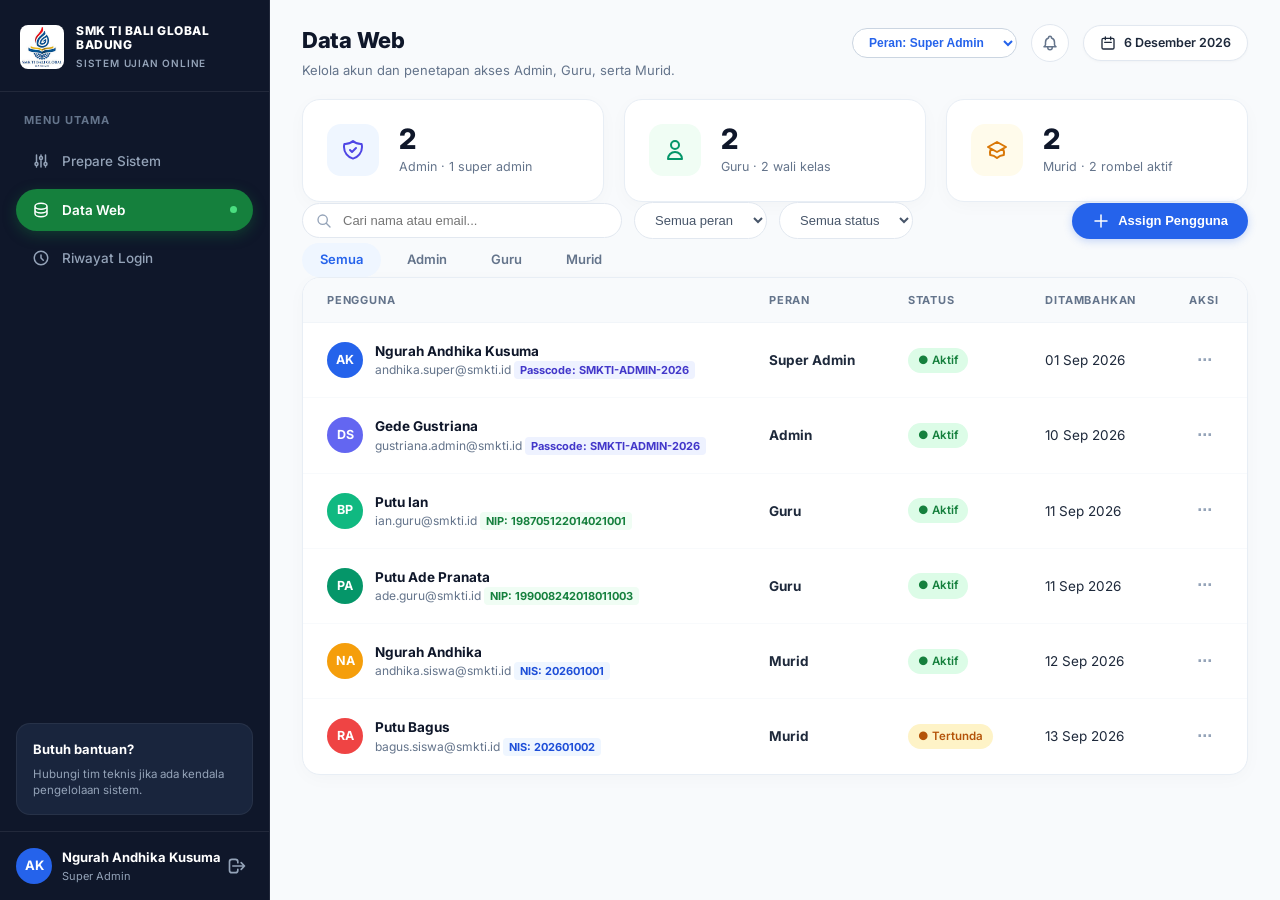
==== commit e81fdd55: "Add files via upload" ====
--- a/index.html
+++ b/index.html
@@ -206,8 +206,8 @@
               <svg width="24" height="24" fill="none" stroke="currentColor" viewBox="0 0 24 24"><path stroke-linecap="round" stroke-linejoin="round" stroke-width="2" d="M9 12l2 2 4-4m5.618-4.016A11.955 11.955 0 0112 2.944a11.955 11.955 0 01-8.618 3.04A12.02 12.02 0 003 9c0 5.591 3.824 10.29 9 11.622 5.176-1.332 9-6.03 9-11.622 0-1.042-.133-2.052-.382-3.016z"/></svg>
             </div>
             <div class="stat-content">
-              <span class="stat-number" id="stat-admin-count">8</span>
-              <span class="stat-subtext">Admin · 2 super admin</span>
+              <span class="stat-number" id="stat-admin-count">2</span>
+              <span class="stat-subtext" id="stat-admin-sub">Admin · 1 super admin</span>
             </div>
           </div>
 
@@ -216,8 +216,8 @@
               <svg width="24" height="24" fill="none" stroke="currentColor" viewBox="0 0 24 24"><path stroke-linecap="round" stroke-linejoin="round" stroke-width="2" d="M16 7a4 4 0 11-8 0 4 4 0 018 0zM12 14a7 7 0 00-7 7h14a7 7 0 00-7-7z"/></svg>
             </div>
             <div class="stat-content">
-              <span class="stat-number" id="stat-guru-count">64</span>
-              <span class="stat-subtext">Guru · 12 wali kelas</span>
+              <span class="stat-number" id="stat-guru-count">2</span>
+              <span class="stat-subtext" id="stat-guru-sub">Guru · 2 wali kelas</span>
             </div>
           </div>
 
@@ -226,8 +226,8 @@
               <svg width="24" height="24" fill="none" stroke="currentColor" viewBox="0 0 24 24"><path stroke-linecap="round" stroke-linejoin="round" stroke-width="2" d="M12 14l9-5-9-5-9 5 9 5zM12 14l6.16-3.422a12.083 12.083 0 01.665 6.479A11.952 11.952 0 0012 20.055a11.952 11.952 0 00-6.824-2.998 12.078 12.078 0 01.665-6.479L12 14z"/></svg>
             </div>
             <div class="stat-content">
-              <span class="stat-number" id="stat-murid-count">1.248</span>
-              <span class="stat-subtext">Murid · 36 rombel aktif</span>
+              <span class="stat-number" id="stat-murid-count">2</span>
+              <span class="stat-subtext" id="stat-murid-sub">Murid · 2 rombel aktif</span>
             </div>
           </div>
         </div>
@@ -937,6 +937,6 @@
   </div>
 </div>
 
-<script src="assets/js/app.js"></script>
+<script src="assets/js/app.js?v=2.2"></script>
 </body>
 </html>
